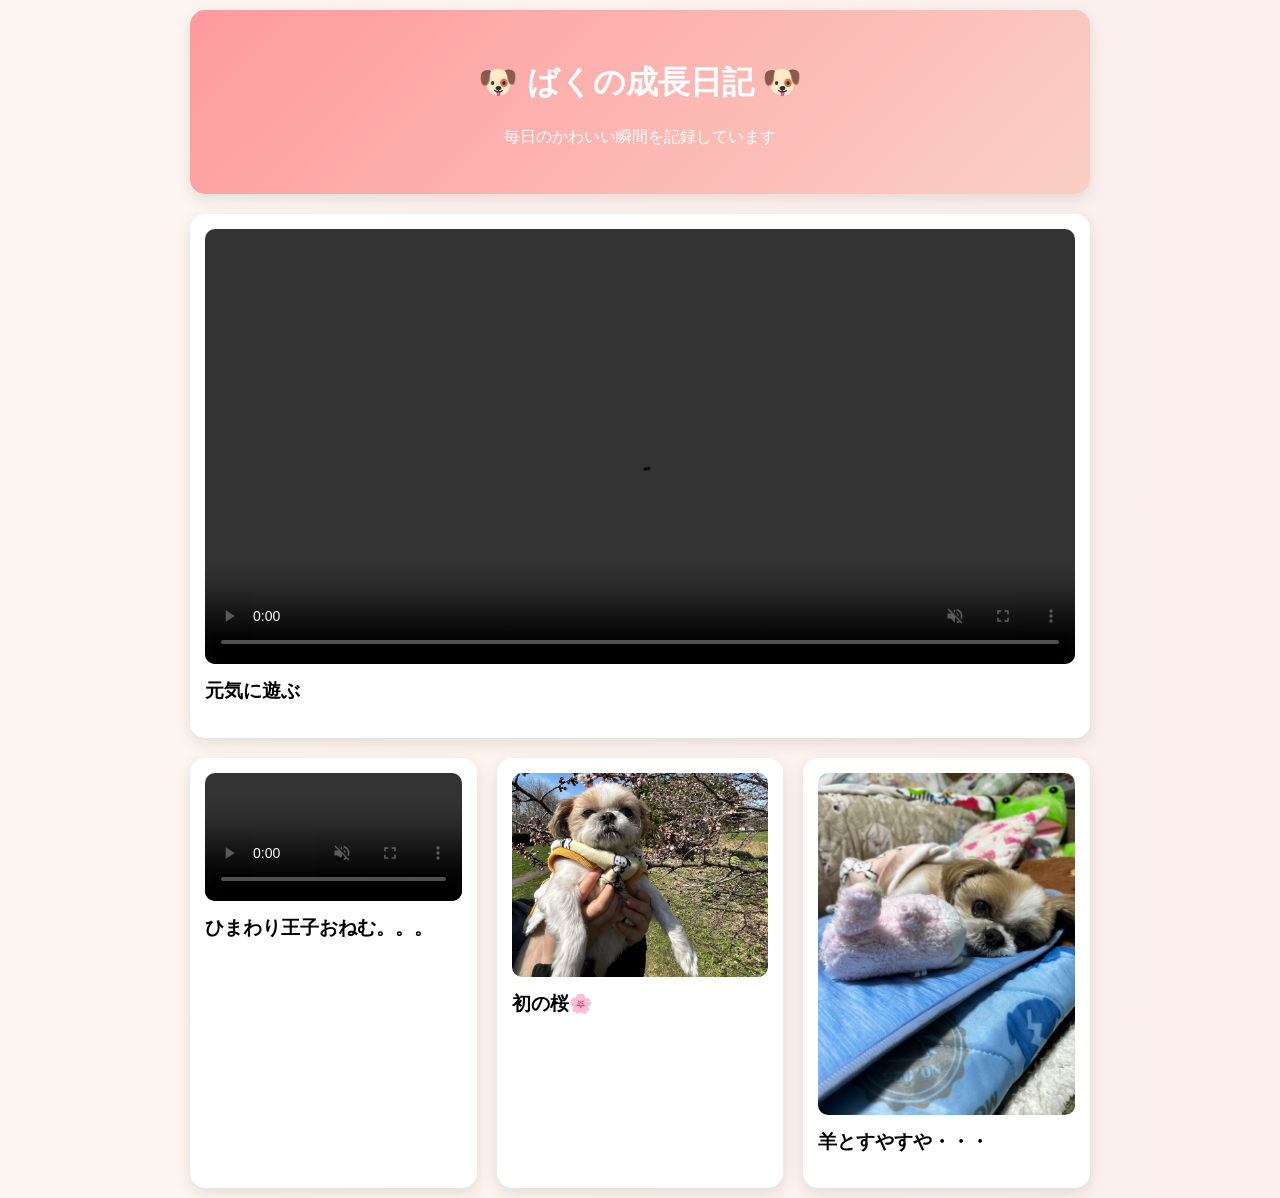
==== index.html @ af28cd87 "fix conflict" ====
<!DOCTYPE html>
<html lang="ja">
<head>
  <meta charset="UTF-8">
  <meta name="viewport" content="width=device-width, initial-scale=1.0">
  <title>ばくの成長日記</title>

  <!-- ⭐ ここ重要（headの中！） -->
  <link rel="stylesheet" href="style.css">
</head>

<body>

<header>
  <h1>🐶 ばくの成長日記 🐶</h1>
  <p>毎日のかわいい瞬間を記録しています</p>
</header>

<div class="gallery">
  <div class="card">
    <video controls playsinline muted loop>
      <source src="dog.mp4" type="video/mp4">
    </video>
    <h3>元気に遊ぶ</h3>
  </div>
</div>
<div class="gallery">

  <div class="card">
    <video controls playsinline muted loop>
      <source src="dog2.mp4">
    </video>
    <h3>ひまわり王子おねむ。。。</h3>
  </div>

  <div class="card">
    <img src="dog.jpg">
    <h3>初の桜🌸</h3>
  </div>

  <div class="card">
    <img src="dog2.jpg">
    <h3>羊とすやすや・・・</h3>
  </div>

</div>

</body>
</html>
---- style.css ----
body {
  max-width: 900px;
  margin: auto;
  font-family: 'Segoe UI', sans-serif;
  background: linear-gradient(to right, #fdf6f0, #fcefee);
  padding: 10px;
}

/* ヘッダー */
header {
  background: linear-gradient(135deg, #ff9a9e, #fad0c4);
  color: white;
  padding: 30px;
  text-align: center;
  border-radius: 15px;
  box-shadow: 0 5px 15px rgba(0,0,0,0.1);
}

/* ギャラリー */
.gallery {
  display: flex;
  gap: 20px;
  margin-top: 20px;
  flex-wrap: wrap; /* スマホ対応 */
}

/* カード */
.card {
  background: white;
  padding: 15px;
  border-radius: 15px;
  flex: 1;
  min-width: 250px;
  box-shadow: 0 5px 15px rgba(0,0,0,0.1);
  transition: 0.3s;
}

/* ホバーで浮く */
.card:hover {
  transform: translateY(-5px);
}

/* 画像・動画 */
img, video {
  width: 100%;
  border-radius: 10px;
}

/* 画像ホバー */
img:hover {
  transform: scale(1.05);
  transition: 0.3s;
}

/* タイトル */
h3 {
  margin-top: 10px;
}

/* スマホ用 */
@media (max-width: 600px) {
  header {
    font-size: 14px;
    padding: 20px;
  }

  body {
  max-width: 900px;
  margin: auto;
  font-family: sans-serif;
  background: #fdf6f0;
}

.gallery {
  display: flex;
  gap: 20px;
}

.card {
  background: white;
  padding: 10px;
  border-radius: 10px;
}

video {
  width: 100%;
  border-radius: 10px;
}

.card img {
  object-fit: cover;
  height: 200px;
}

}
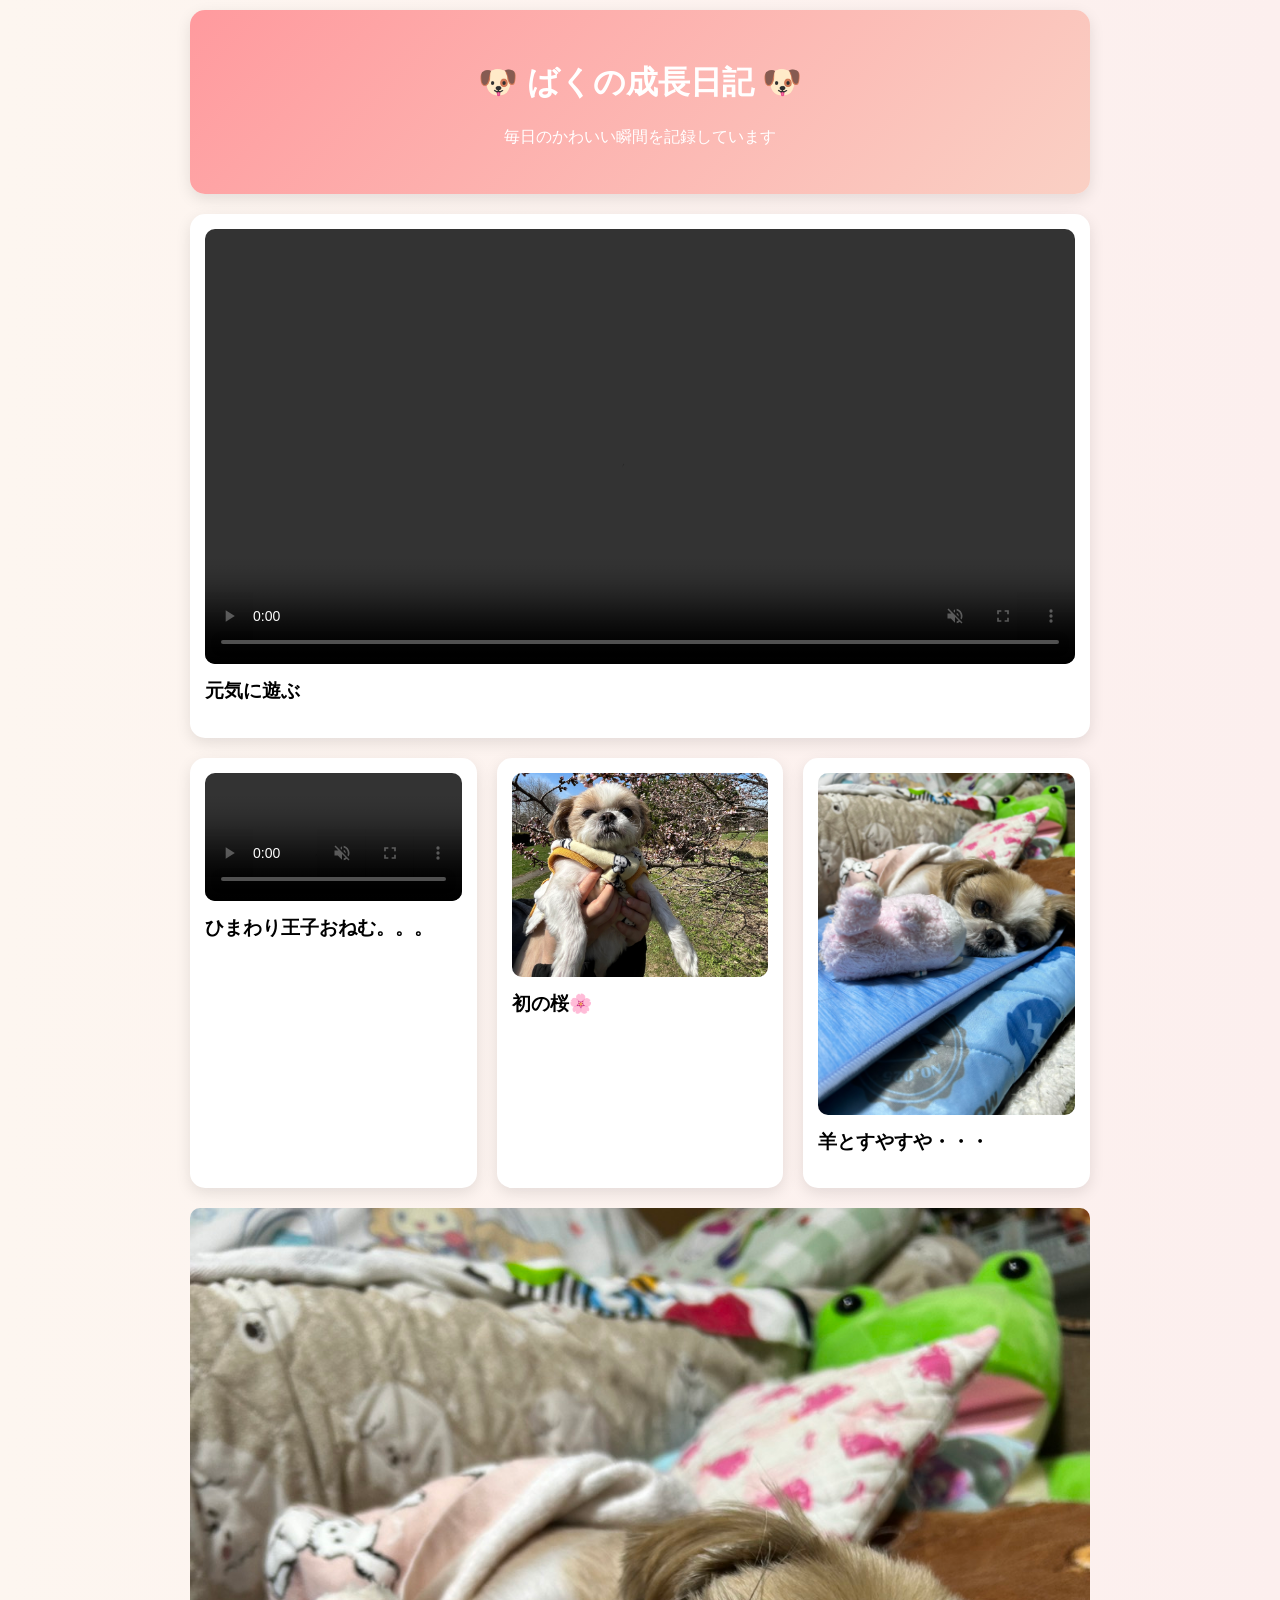
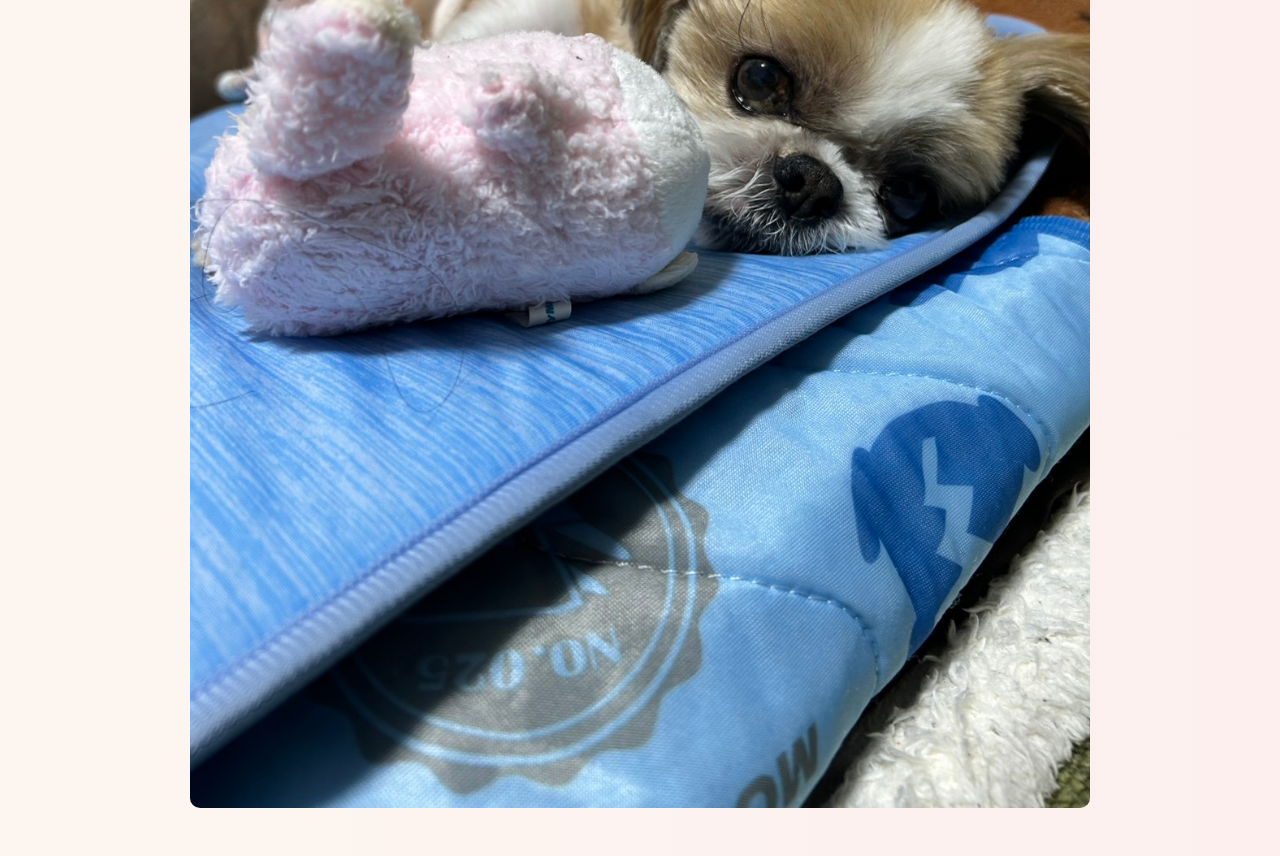
==== commit 9740de71: "fix conflict" ====
--- a/index.html
+++ b/index.html
@@ -43,6 +43,22 @@
     <h3>羊とすやすや・・・</h3>
   </div>
 
+  <img src="dog2.jpg" onclick="openImage(this)">
+
+  <div id="modal" onclick="closeImage()">
+  <img id="modalImg">
+</div>
+<script>
+function openImage(img){
+  document.getElementById("modal").style.display = "block";
+  document.getElementById("modalImg").src = img.src;
+}
+
+function closeImage(){
+  document.getElementById("modal").style.display = "none";
+}
+</script>
+
 </div>
 
 </body>
--- a/style.css
+++ b/style.css
@@ -92,4 +92,20 @@
   height: 200px;
 }
 
+#modal {
+  display: none;
+  position: fixed;
+  top: 0;
+  left: 0;
+  width: 100%;
+  height: 100%;
+  background: rgba(0,0,0,0.8);
+}
+
+#modal img {
+  max-width: 90%;
+  margin: 5% auto;
+  display: block;
+}
+
 }
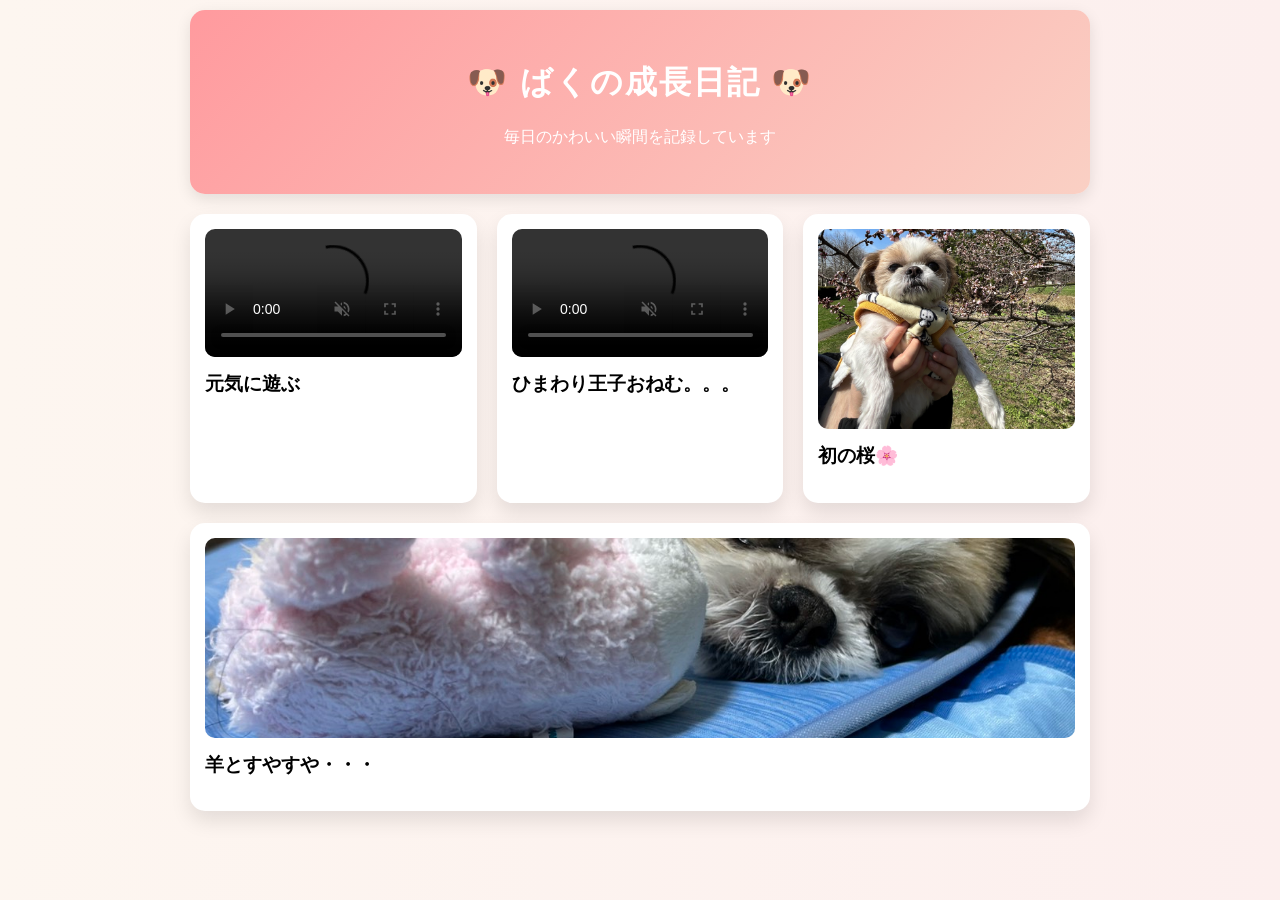
==== commit edc7a2d5: "fix conflict" ====
--- a/index.html
+++ b/index.html
@@ -4,8 +4,6 @@
   <meta charset="UTF-8">
   <meta name="viewport" content="width=device-width, initial-scale=1.0">
   <title>ばくの成長日記</title>
-
-  <!-- ⭐ ここ重要（headの中！） -->
   <link rel="stylesheet" href="style.css">
 </head>
 
@@ -17,47 +15,30 @@
 </header>
 
 <div class="gallery">
+
   <div class="card">
     <video controls playsinline muted loop>
       <source src="dog.mp4" type="video/mp4">
     </video>
     <h3>元気に遊ぶ</h3>
   </div>
-</div>
-<div class="gallery">
 
   <div class="card">
     <video controls playsinline muted loop>
-      <source src="dog2.mp4">
+      <source src="dog2.mp4" type="video/mp4">
     </video>
     <h3>ひまわり王子おねむ。。。</h3>
   </div>
 
   <div class="card">
-    <img src="dog.jpg">
+    <img src="dog.jpg" alt="初の桜">
     <h3>初の桜🌸</h3>
   </div>
 
   <div class="card">
-    <img src="dog2.jpg">
+    <img src="dog2.jpg" alt="羊とすやすや">
     <h3>羊とすやすや・・・</h3>
   </div>
-
-  <img src="dog2.jpg" onclick="openImage(this)">
-
-  <div id="modal" onclick="closeImage()">
-  <img id="modalImg">
-</div>
-<script>
-function openImage(img){
-  document.getElementById("modal").style.display = "block";
-  document.getElementById("modalImg").src = img.src;
-}
-
-function closeImage(){
-  document.getElementById("modal").style.display = "none";
-}
-</script>
 
 </div>
 
--- a/style.css
+++ b/style.css
@@ -6,7 +6,6 @@
   padding: 10px;
 }
 
-/* ヘッダー */
 header {
   background: linear-gradient(135deg, #ff9a9e, #fad0c4);
   color: white;
@@ -16,43 +15,48 @@
   box-shadow: 0 5px 15px rgba(0,0,0,0.1);
 }
 
-/* ギャラリー */
+h1 {
+  font-size: 32px;
+  letter-spacing: 2px;
+}
+
 .gallery {
   display: flex;
   gap: 20px;
   margin-top: 20px;
-  flex-wrap: wrap; /* スマホ対応 */
+  flex-wrap: wrap;
 }
 
-/* カード */
 .card {
   background: white;
   padding: 15px;
   border-radius: 15px;
   flex: 1;
   min-width: 250px;
-  box-shadow: 0 5px 15px rgba(0,0,0,0.1);
+  box-shadow: 0 10px 20px rgba(0,0,0,0.1);
   transition: 0.3s;
 }
 
-/* ホバーで浮く */
 .card:hover {
   transform: translateY(-5px);
 }
 
-/* 画像・動画 */
-img, video {
+img,
+video {
   width: 100%;
   border-radius: 10px;
 }
 
-/* 画像ホバー */
+.card img {
+  object-fit: cover;
+  height: 200px;
+}
+
 img:hover {
   transform: scale(1.05);
   transition: 0.3s;
 }
 
-/* タイトル */
 h3 {
   margin-top: 10px;
 }
@@ -64,48 +68,11 @@
     padding: 20px;
   }
 
-  body {
-  max-width: 900px;
-  margin: auto;
-  font-family: sans-serif;
-  background: #fdf6f0;
-}
+  h1 {
+    font-size: 24px;
+  }
 
-.gallery {
-  display: flex;
-  gap: 20px;
-}
-
-.card {
-  background: white;
-  padding: 10px;
-  border-radius: 10px;
-}
-
-video {
-  width: 100%;
-  border-radius: 10px;
-}
-
-.card img {
-  object-fit: cover;
-  height: 200px;
-}
-
-#modal {
-  display: none;
-  position: fixed;
-  top: 0;
-  left: 0;
-  width: 100%;
-  height: 100%;
-  background: rgba(0,0,0,0.8);
-}
-
-#modal img {
-  max-width: 90%;
-  margin: 5% auto;
-  display: block;
-}
-
+  .gallery {
+    flex-direction: column;
+  }
 }
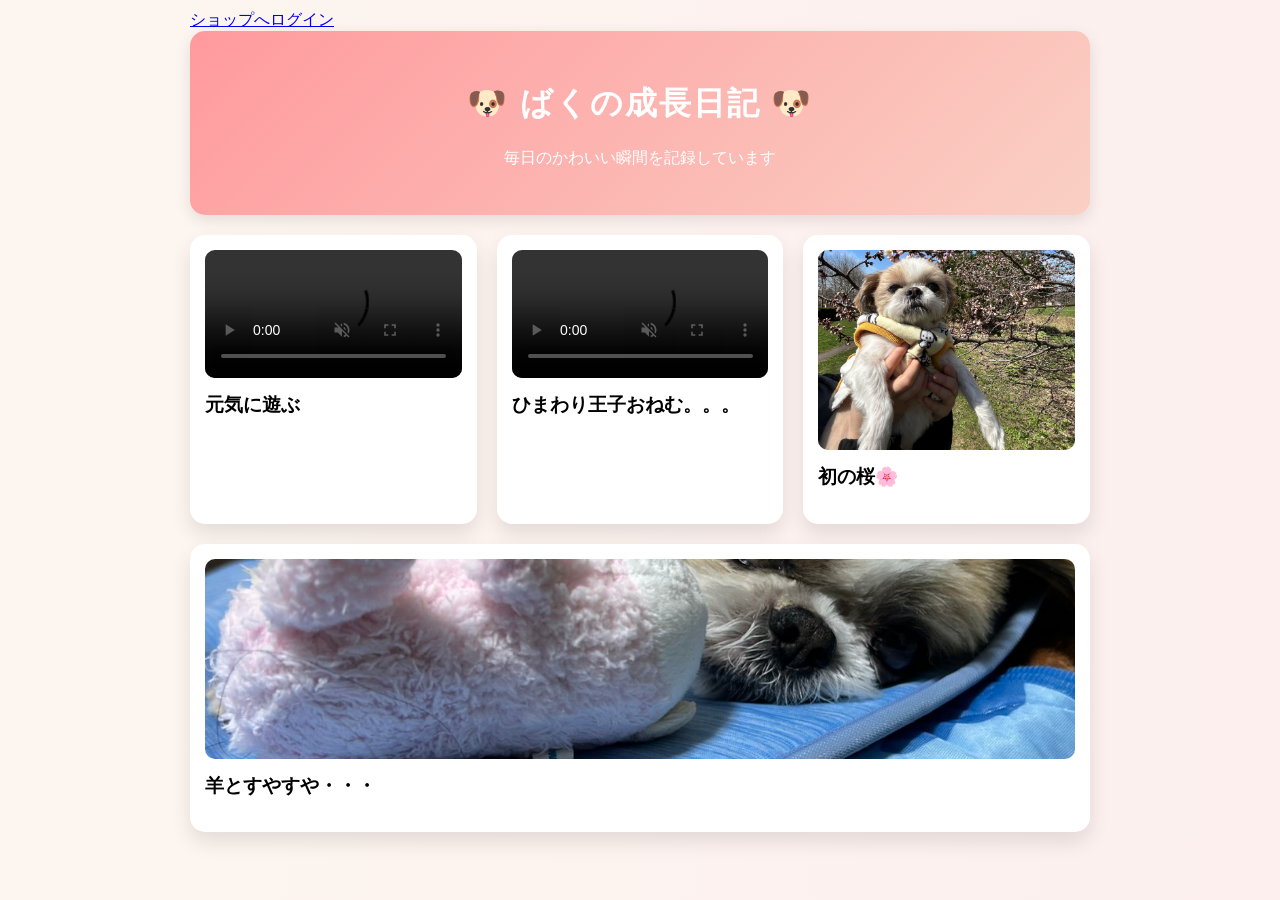
==== commit cfdb596a: "fix conflict" ====
--- a/index.html
+++ b/index.html
@@ -6,7 +6,7 @@
   <title>ばくの成長日記</title>
   <link rel="stylesheet" href="style.css">
 </head>
-
+<a href="login.html" class="login-button">ショップへログイン</a>
 <body>
 
 <header>
--- a/style.css
+++ b/style.css
@@ -75,4 +75,36 @@
   .gallery {
     flex-direction: column;
   }
+  .login-button,
+button {
+  display: inline-block;
+  background: #ff9a9e;
+  color: white;
+  padding: 12px 20px;
+  border-radius: 999px;
+  border: none;
+  text-decoration: none;
+  font-weight: bold;
+  cursor: pointer;
+  margin: 15px 0;
+}
+
+.login-button:hover,
+button:hover {
+  opacity: 0.8;
+}
+
+.login-box {
+  max-width: 400px;
+  margin: 30px auto;
+}
+
+input {
+  width: 100%;
+  padding: 12px;
+  margin: 10px 0;
+  border: 1px solid #ddd;
+  border-radius: 10px;
+  box-sizing: border-box;
+}
 }
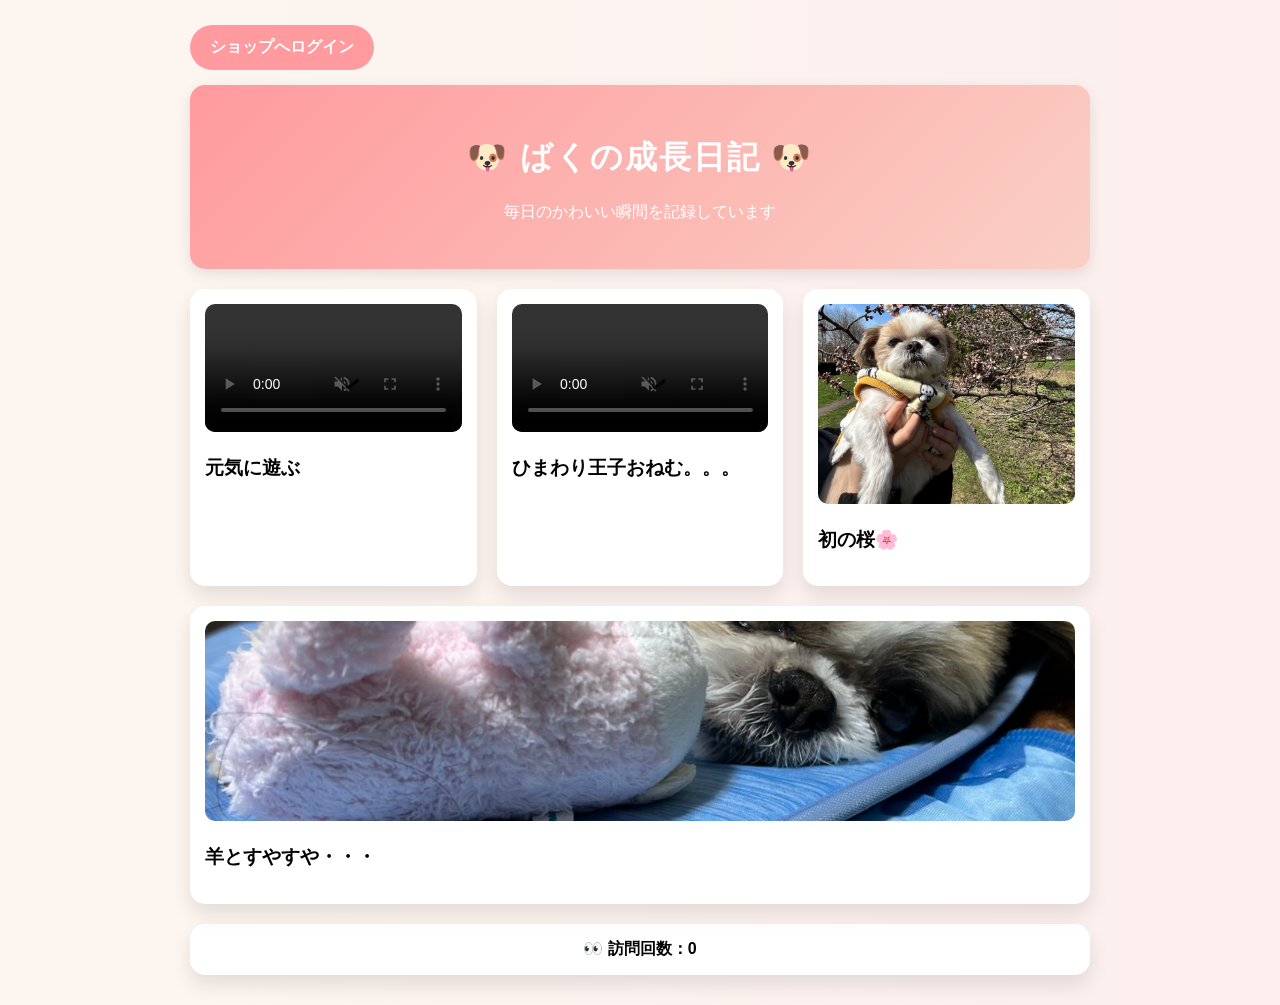
==== commit db9773ce: "fix conflict" ====
--- a/index.html
+++ b/index.html
@@ -7,6 +7,16 @@
   <link rel="stylesheet" href="style.css">
 </head>
 <a href="login.html" class="login-button">ショップへログイン</a>
+<script>
+let visits = Number(localStorage.getItem("visits")) || 0;
+
+visits++;
+
+localStorage.setItem("visits", visits);
+
+document.getElementById("visit-count").textContent = visits;
+</script>
+
 <body>
 
 <header>
@@ -41,6 +51,8 @@
   </div>
 
 </div>
-
+<div class="cart">
+  👀 訪問回数：<span id="visit-count">0</span>
+</div>
 </body>
 </html>
--- a/style.css
+++ b/style.css
@@ -27,13 +27,17 @@
   flex-wrap: wrap;
 }
 
-.card {
+.card,
+.cart {
   background: white;
   padding: 15px;
   border-radius: 15px;
+  box-shadow: 0 10px 20px rgba(0,0,0,0.1);
+}
+
+.card {
   flex: 1;
   min-width: 250px;
-  box-shadow: 0 10px 20px rgba(0,0,0,0.1);
   transition: 0.3s;
 }
 
@@ -52,30 +56,7 @@
   height: 200px;
 }
 
-img:hover {
-  transform: scale(1.05);
-  transition: 0.3s;
-}
-
-h3 {
-  margin-top: 10px;
-}
-
-/* スマホ用 */
-@media (max-width: 600px) {
-  header {
-    font-size: 14px;
-    padding: 20px;
-  }
-
-  h1 {
-    font-size: 24px;
-  }
-
-  .gallery {
-    flex-direction: column;
-  }
-  .login-button,
+.login-button,
 button {
   display: inline-block;
   background: #ff9a9e;
@@ -95,16 +76,55 @@
 }
 
 .login-box {
-  max-width: 400px;
-  margin: 30px auto;
+  max-width: 420px;
+  margin: 40px auto;
+  padding: 30px;
+  background: rgba(255, 255, 255, 0.85);
+  border-radius: 24px;
+  box-shadow: 0 15px 35px rgba(0,0,0,0.12);
 }
 
-input {
+.login-box input {
   width: 100%;
-  padding: 12px;
+  padding: 14px 16px;
   margin: 10px 0;
-  border: 1px solid #ddd;
-  border-radius: 10px;
+  border: 1px solid #eee;
+  border-radius: 999px;
+  font-size: 16px;
+  box-sizing: border-box;
+  outline: none;
+}
+
+.login-box input:focus {
+  border-color: #ff9a9e;
+  box-shadow: 0 0 0 4px rgba(255,154,158,0.2);
+}
+
+.login-box button,
+.login-box .login-button {
+  width: 100%;
+  text-align: center;
   box-sizing: border-box;
 }
+
+.cart {
+  margin: 20px 0;
+  text-align: center;
+  font-weight: bold;
+}
+
+/* スマホ用 */
+@media (max-width: 600px) {
+  header {
+    font-size: 14px;
+    padding: 20px;
+  }
+
+  h1 {
+    font-size: 24px;
+  }
+
+  .gallery {
+    flex-direction: column;
+  }
 }
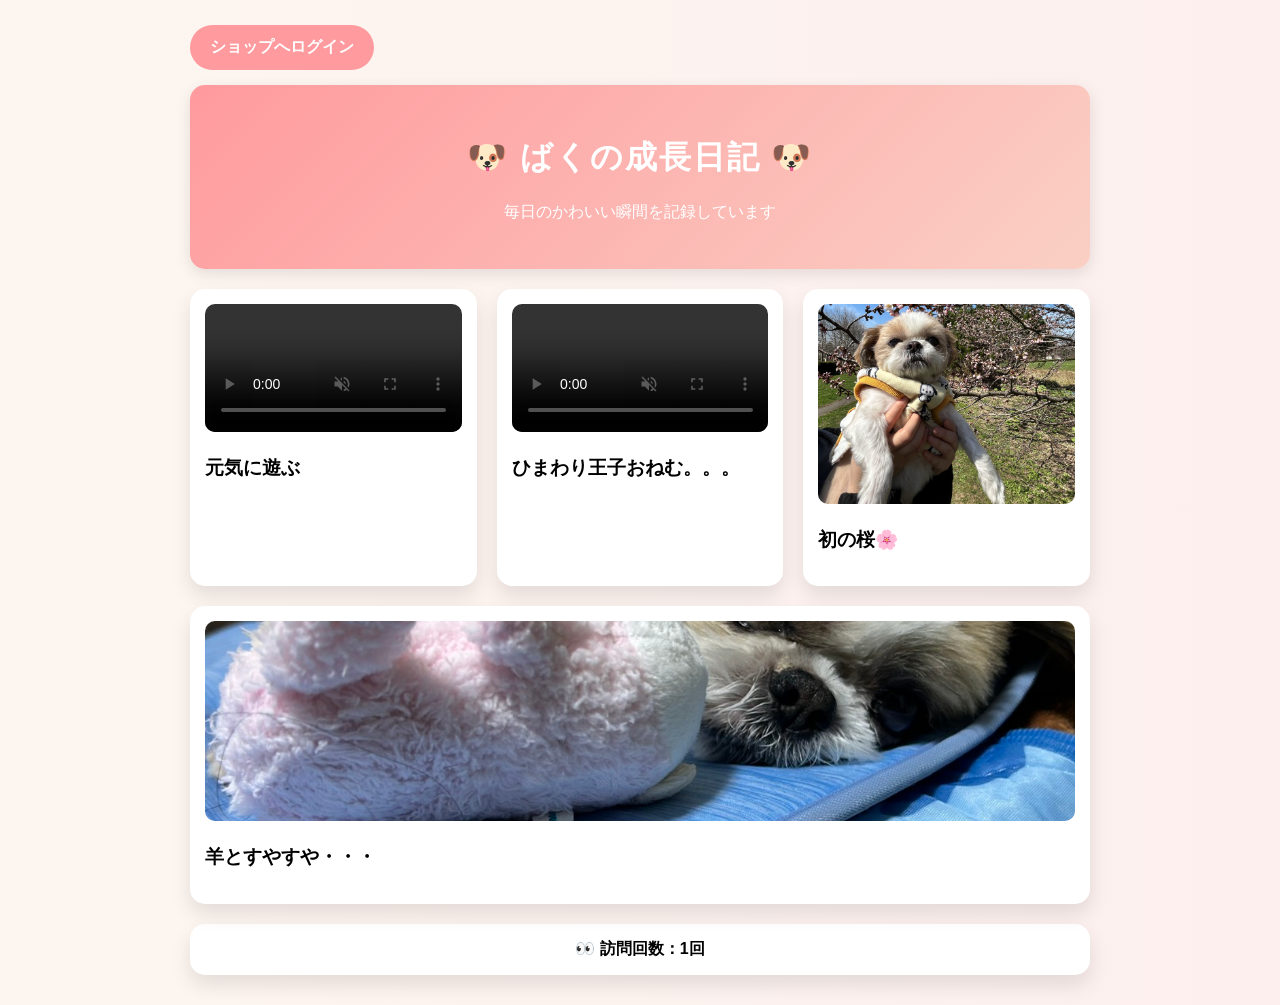
==== commit 54e63646: "fix conflict" ====
--- a/index.html
+++ b/index.html
@@ -6,18 +6,10 @@
   <title>ばくの成長日記</title>
   <link rel="stylesheet" href="style.css">
 </head>
-<a href="login.html" class="login-button">ショップへログイン</a>
-<script>
-let visits = Number(localStorage.getItem("visits")) || 0;
-
-visits++;
-
-localStorage.setItem("visits", visits);
-
-document.getElementById("visit-count").textContent = visits;
-</script>
 
 <body>
+
+<a href="login.html" class="login-button">ショップへログイン</a>
 
 <header>
   <h1>🐶 ばくの成長日記 🐶</h1>
@@ -25,7 +17,6 @@
 </header>
 
 <div class="gallery">
-
   <div class="card">
     <video controls playsinline muted loop>
       <source src="dog.mp4" type="video/mp4">
@@ -41,7 +32,7 @@
   </div>
 
   <div class="card">
-    <img src="dog.jpg" alt="初の桜">
+    <img src="dog.jpg" alt="今年初の桜">
     <h3>初の桜🌸</h3>
   </div>
 
@@ -49,10 +40,21 @@
     <img src="dog2.jpg" alt="羊とすやすや">
     <h3>羊とすやすや・・・</h3>
   </div>
+</div>
 
+<div class="cart">
+  👀 訪問回数：<span id="visit-count">0</span>回
 </div>
-<div class="cart">
-  👀 訪問回数：<span id="visit-count">0</span>
-</div>
+
+<script>
+let visits = Number(localStorage.getItem("visits")) || 0;
+
+visits++;
+
+localStorage.setItem("visits", visits);
+
+document.getElementById("visit-count").textContent = visits;
+</script>
+
 </body>
 </html>
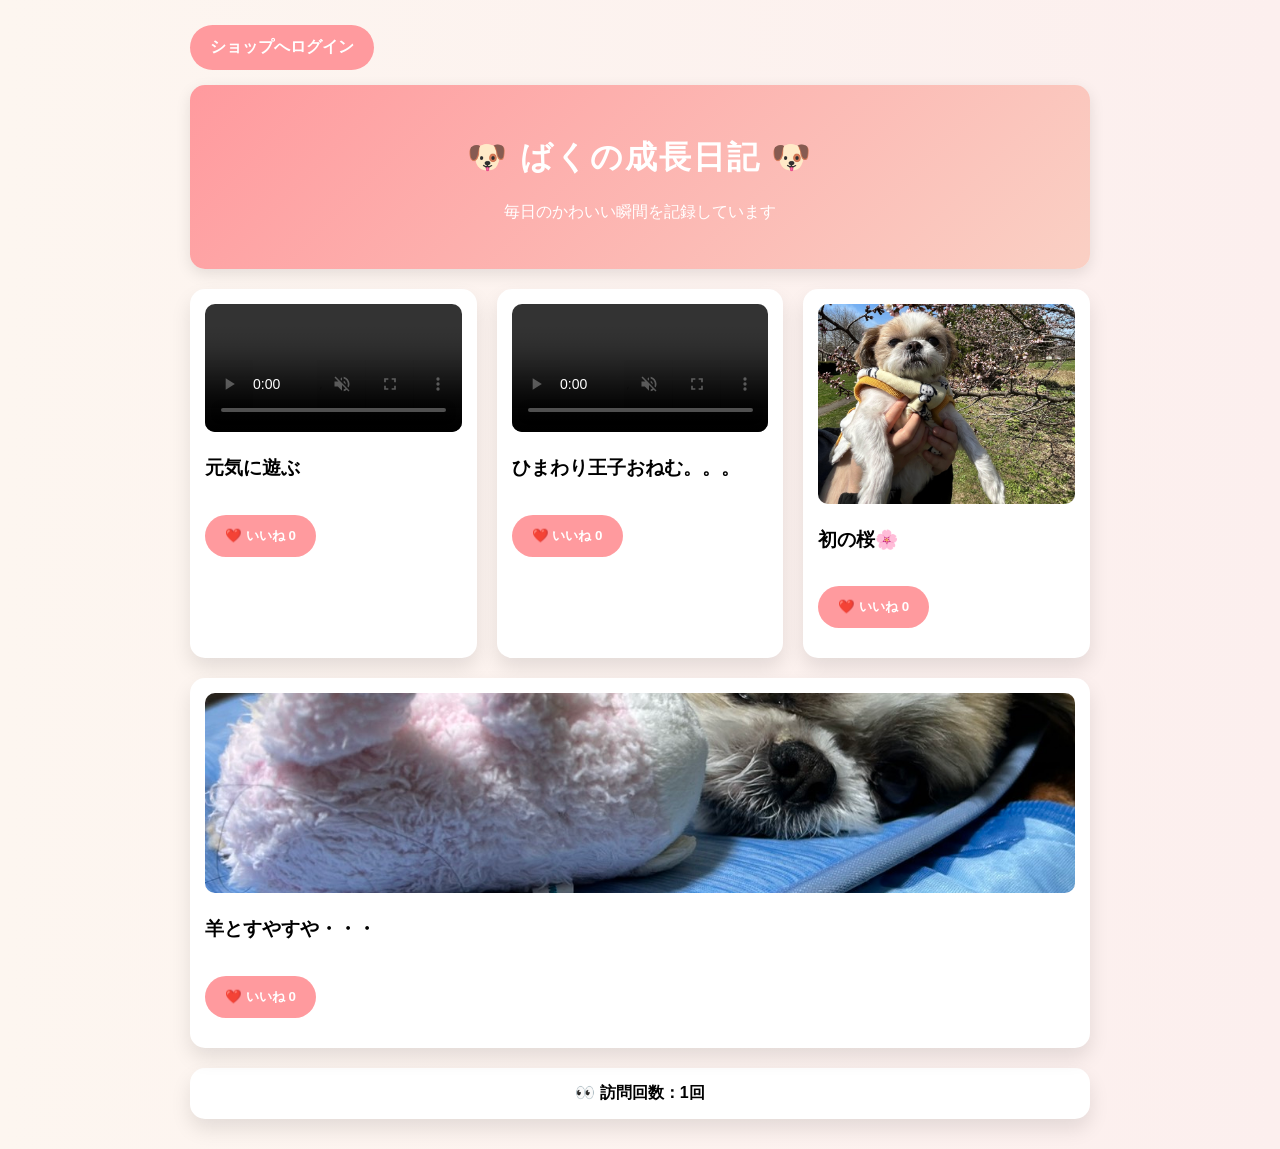
==== commit 5828f5f1: "add likes to index" ====
--- a/index.html
+++ b/index.html
@@ -17,11 +17,15 @@
 </header>
 
 <div class="gallery">
+
   <div class="card">
     <video controls playsinline muted loop>
       <source src="dog.mp4" type="video/mp4">
     </video>
     <h3>元気に遊ぶ</h3>
+    <button onclick="likePost('dog1')">
+      ❤️ いいね <span id="like-dog1">0</span>
+    </button>
   </div>
 
   <div class="card">
@@ -29,17 +33,27 @@
       <source src="dog2.mp4" type="video/mp4">
     </video>
     <h3>ひまわり王子おねむ。。。</h3>
+    <button onclick="likePost('dog2')">
+      ❤️ いいね <span id="like-dog2">0</span>
+    </button>
   </div>
 
   <div class="card">
     <img src="dog.jpg" alt="今年初の桜">
     <h3>初の桜🌸</h3>
+    <button onclick="likePost('dog3')">
+      ❤️ いいね <span id="like-dog3">0</span>
+    </button>
   </div>
 
   <div class="card">
     <img src="dog2.jpg" alt="羊とすやすや">
     <h3>羊とすやすや・・・</h3>
+    <button onclick="likePost('dog4')">
+      ❤️ いいね <span id="like-dog4">0</span>
+    </button>
   </div>
+
 </div>
 
 <div class="cart">
@@ -54,6 +68,31 @@
 localStorage.setItem("visits", visits);
 
 document.getElementById("visit-count").textContent = visits;
+
+function likePost(id) {
+  let count = Number(localStorage.getItem(id)) || 0;
+
+  count++;
+
+  localStorage.setItem(id, count);
+
+  document.getElementById("like-" + id).textContent = count;
+}
+
+function showLikes() {
+  const ids = ["dog1", "dog2", "dog3", "dog4"];
+
+  ids.forEach(id => {
+    const count = Number(localStorage.getItem(id)) || 0;
+    const target = document.getElementById("like-" + id);
+
+    if (target) {
+      target.textContent = count;
+    }
+  });
+}
+
+showLikes();
 </script>
 
 </body>
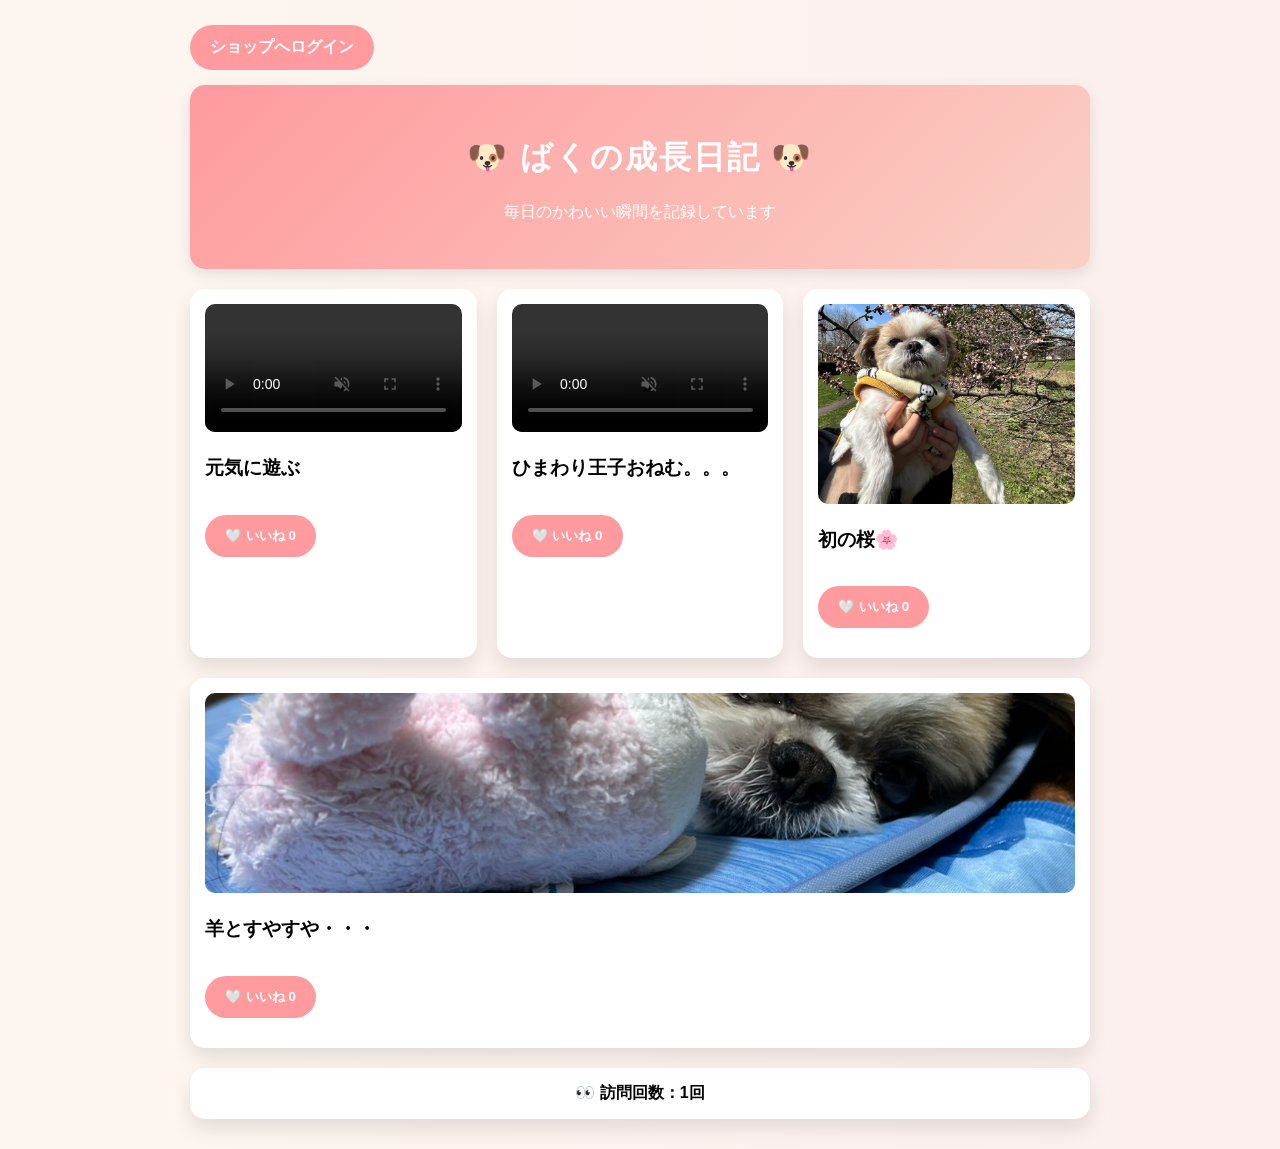
==== commit 69e52705: "fix conflict" ====
--- a/index.html
+++ b/index.html
@@ -24,7 +24,8 @@
     </video>
     <h3>元気に遊ぶ</h3>
     <button onclick="likePost('dog1')">
-      ❤️ いいね <span id="like-dog1">0</span>
+      <span id="heart-dog1">🤍</span>
+      いいね <span id="like-dog1">0</span>
     </button>
   </div>
 
@@ -34,7 +35,8 @@
     </video>
     <h3>ひまわり王子おねむ。。。</h3>
     <button onclick="likePost('dog2')">
-      ❤️ いいね <span id="like-dog2">0</span>
+      <span id="heart-dog2">🤍</span>
+      いいね <span id="like-dog2">0</span>
     </button>
   </div>
 
@@ -42,7 +44,8 @@
     <img src="dog.jpg" alt="今年初の桜">
     <h3>初の桜🌸</h3>
     <button onclick="likePost('dog3')">
-      ❤️ いいね <span id="like-dog3">0</span>
+      <span id="heart-dog3">🤍</span>
+      いいね <span id="like-dog3">0</span>
     </button>
   </div>
 
@@ -50,7 +53,8 @@
     <img src="dog2.jpg" alt="羊とすやすや">
     <h3>羊とすやすや・・・</h3>
     <button onclick="likePost('dog4')">
-      ❤️ いいね <span id="like-dog4">0</span>
+      <span id="heart-dog4">🤍</span>
+      いいね <span id="like-dog4">0</span>
     </button>
   </div>
 
@@ -70,13 +74,29 @@
 document.getElementById("visit-count").textContent = visits;
 
 function likePost(id) {
+  let liked = localStorage.getItem(id + "-liked");
   let count = Number(localStorage.getItem(id)) || 0;
 
-  count++;
+  if (liked === "true") {
+    count--;
+    localStorage.setItem(id + "-liked", "false");
+  } else {
+    count++;
+    localStorage.setItem(id + "-liked", "true");
+  }
+
+  if (count < 0) {
+    count = 0;
+  }
 
   localStorage.setItem(id, count);
 
   document.getElementById("like-" + id).textContent = count;
+
+  const heart = document.getElementById("heart-" + id);
+  if (heart) {
+    heart.textContent = localStorage.getItem(id + "-liked") === "true" ? "❤️" : "🤍";
+  }
 }
 
 function showLikes() {
@@ -84,10 +104,17 @@
 
   ids.forEach(id => {
     const count = Number(localStorage.getItem(id)) || 0;
-    const target = document.getElementById("like-" + id);
+    const liked = localStorage.getItem(id + "-liked") === "true";
 
-    if (target) {
-      target.textContent = count;
+    const likeTarget = document.getElementById("like-" + id);
+    const heartTarget = document.getElementById("heart-" + id);
+
+    if (likeTarget) {
+      likeTarget.textContent = count;
+    }
+
+    if (heartTarget) {
+      heartTarget.textContent = liked ? "❤️" : "🤍";
     }
   });
 }
--- a/style.css
+++ b/style.css
@@ -127,4 +127,23 @@
   .gallery {
     flex-direction: column;
   }
+  .card button {
+  width: 100%;
+  background: linear-gradient(135deg, #ff758c, #ff7eb3);
+  color: white;
+  border: none;
+  padding: 12px;
+  border-radius: 999px;
+  font-size: 16px;
+  cursor: pointer;
+  transition: 0.3s;
+}
+
+.card button:hover {
+  transform: scale(1.05);
+}
+
+.card button:active {
+  transform: scale(0.95);
+}
 }
